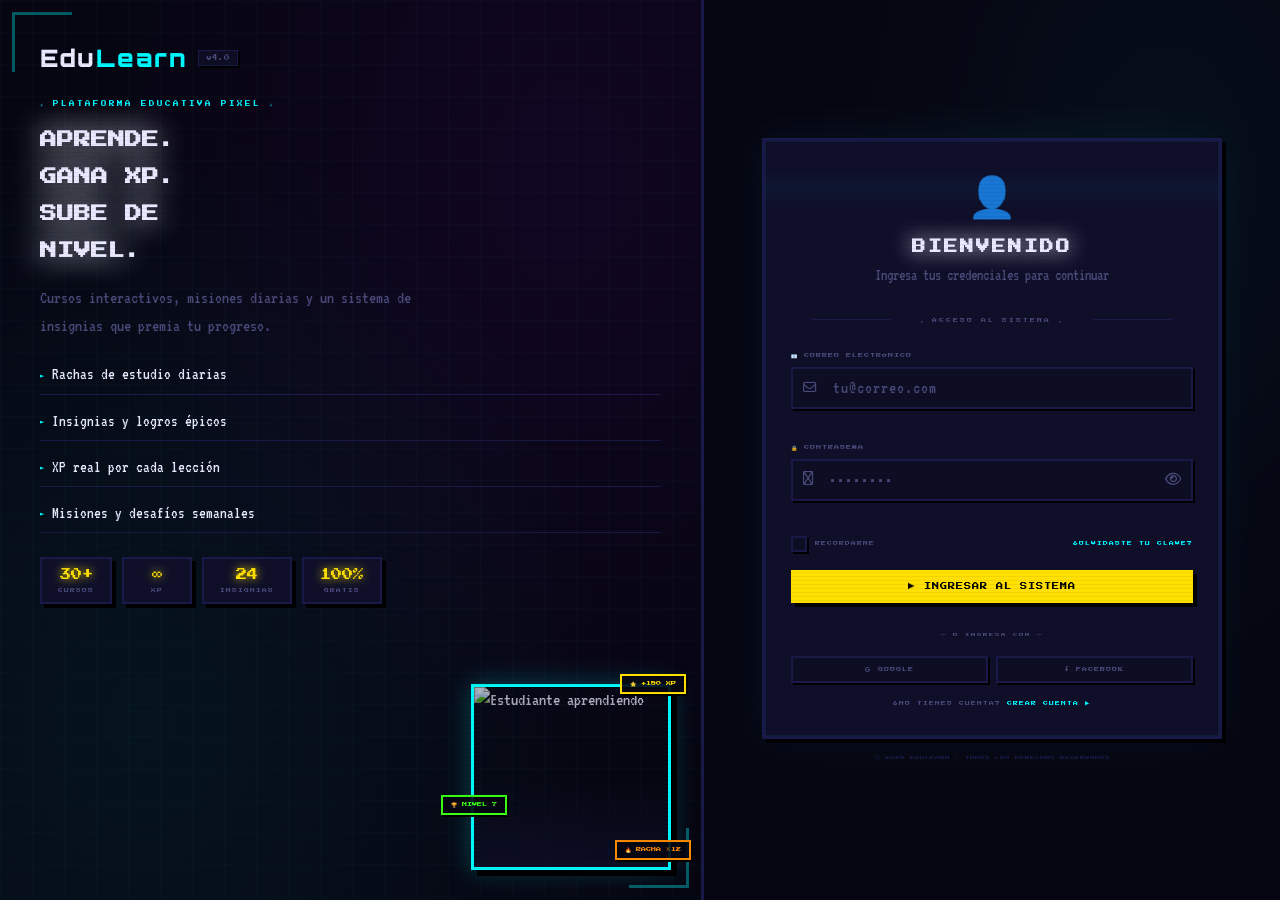
==== index.html @ 2e58e8c1 "Add files via upload" ====
<!DOCTYPE html>
<html lang="es">
<head>
  <meta charset="UTF-8"/>
  <meta name="viewport" content="width=device-width,initial-scale=1.0"/>
  <title>Ingresar — EduLearn</title>
  <link rel="icon" type="image/svg+xml" href="data:image/svg+xml,<svg xmlns='http://www.w3.org/2000/svg' viewBox='0 0 32 32'><rect width='32' height='32' fill='%23060612'/><rect x='6' y='14' width='20' height='3' fill='%23FFE000'/><rect x='10' y='10' width='12' height='5' fill='%23FFE000'/><rect x='14' y='8' width='4' height='3' fill='%23FFE000'/><rect x='18' y='17' width='2' height='5' fill='%23FF8C00'/><circle cx='19' cy='23' r='2' fill='%23FF8C00'/></svg>">
  <link rel="preconnect" href="https://fonts.googleapis.com">
  <link rel="stylesheet" href="https://fonts.googleapis.com/css2?family=Press+Start+2P&family=VT323&family=Orbitron:wght@400;700;900&display=swap">
  <link rel="preload" href="https://cdnjs.cloudflare.com/ajax/libs/font-awesome/6.5.0/css/all.min.css" as="style" onload="this.onload=null;this.rel='stylesheet'">
  <noscript><link rel="stylesheet" href="https://cdnjs.cloudflare.com/ajax/libs/font-awesome/6.5.0/css/all.min.css"></noscript>
  <link rel="stylesheet" href="login.css"/>
  <meta name="theme-color" content="#060612">
  <script defer src="login.js"></script>
</head>
<body>

<!-- Scanlines overlay -->
<div class="scanlines" aria-hidden="true"></div>
<!-- Stars canvas -->
<canvas id="stars-canvas" class="stars-canvas" aria-hidden="true"></canvas>

<!-- LOADER -->
<div id="loader">
  <div class="loader-pixel">
    <div class="ld-char">🎮</div>
    <div class="ld-text">INICIANDO SESIÓN...</div>
    <div class="ld-bar"><div class="ld-fill" id="ld-fill"></div></div>
  </div>
</div>

<!-- MAIN SHELL -->
<main class="shell">

  <!-- LEFT PANEL: Art / Branding -->
  <section class="panel panel-art">
    <!-- Decorative grid bg -->
    <div class="pixel-grid-bg" aria-hidden="true"></div>

    <!-- Brand -->
    <div class="brand">
      <span class="brand-logo">Edu<span>Learn</span></span>
      <span class="brand-tag">v4.0</span>
    </div>

    <!-- Hero copy -->
    <div class="art-copy">
      <div class="art-pre">⚡ PLATAFORMA EDUCATIVA PIXEL ⚡</div>
      <h1 class="art-title">APRENDE.<br>GANA XP.<br>SUBE DE<br>NIVEL.</h1>
      <p class="art-desc">Cursos interactivos, misiones diarias y un sistema de insignias que premia tu progreso.</p>
      <ul class="art-bullets">
        <li><span class="bullet-arrow">►</span> Rachas de estudio diarias</li>
        <li><span class="bullet-arrow">►</span> Insignias y logros épicos</li>
        <li><span class="bullet-arrow">►</span> XP real por cada lección</li>
        <li><span class="bullet-arrow">►</span> Misiones y desafíos semanales</li>
      </ul>
    </div>

    <!-- Stats bar -->
    <div class="art-stats">
      <div class="art-stat">
        <span class="as-val">30+</span>
        <span class="as-key">CURSOS</span>
      </div>
      <div class="art-stat">
        <span class="as-val">∞</span>
        <span class="as-key">XP</span>
      </div>
      <div class="art-stat">
        <span class="as-val">24</span>
        <span class="as-key">INSIGNIAS</span>
      </div>
      <div class="art-stat">
        <span class="as-val">100%</span>
        <span class="as-key">GRATIS</span>
      </div>
    </div>

    <!-- Decorative floating image -->
    <div class="art-img-wrap" aria-hidden="true">
      <div class="art-img-frame">
        <img src="https://images.pexels.com/photos/5212332/pexels-photo-5212332.jpeg?auto=compress&cs=tinysrgb&w=600" alt="Estudiante aprendiendo">
        <div class="art-img-scanline"></div>
        <div class="art-img-overlay"></div>
      </div>
      <div class="art-floating-badge ab1">⭐ +150 XP</div>
      <div class="art-floating-badge ab2">🏆 NIVEL 7</div>
      <div class="art-floating-badge ab3">🔥 RACHA ×12</div>
    </div>

    <!-- Corner decorations -->
    <div class="corner-deco corner-tl" aria-hidden="true"></div>
    <div class="corner-deco corner-br" aria-hidden="true"></div>
  </section>

  <!-- RIGHT PANEL: Login form -->
  <section class="panel panel-form">
    <div class="form-card">
      <!-- Card header -->
      <div class="fc-header">
        <div class="fc-icon">👤</div>
        <h2 class="fc-title">BIENVENIDO</h2>
        <p class="fc-sub">Ingresa tus credenciales para continuar</p>
      </div>

      <!-- Divider -->
      <div class="fc-divider">
        <span>▸ ACCESO AL SISTEMA ◂</span>
      </div>

      <!-- Form -->
      <form id="loginForm" novalidate>
        <!-- Email -->
        <div class="field-group">
          <label class="field-label" for="email">📧 CORREO ELECTRÓNICO</label>
          <div class="field-wrap" id="email-wrap">
            <span class="field-icon"><i class="fa-regular fa-envelope"></i></span>
            <input id="email" class="field-input" type="email" placeholder="tu@correo.com" required autocomplete="email"/>
            <span class="field-status" id="email-status"></span>
          </div>
          <small class="field-error" id="emailErr" aria-live="polite"></small>
        </div>

        <!-- Password -->
        <div class="field-group">
          <label class="field-label" for="password">🔒 CONTRASEÑA</label>
          <div class="field-wrap" id="pass-wrap">
            <span class="field-icon"><i class="fa-regular fa-lock"></i></span>
            <input id="password" class="field-input" type="password" placeholder="••••••••" minlength="6" required autocomplete="current-password"/>
            <button type="button" class="field-toggle" id="togglePass" aria-label="Mostrar u ocultar contraseña">
              <i class="fa-regular fa-eye"></i>
            </button>
          </div>
          <small class="field-error" id="passErr" aria-live="polite"></small>
        </div>

        <!-- Remember + forgot -->
        <div class="form-row">
          <label class="chk-label">
            <input id="remember" type="checkbox" class="chk-input"/>
            <span class="chk-box"></span>
            <span class="chk-text">RECORDARME</span>
          </label>
          <a href="#" class="form-link">¿OLVIDASTE TU CLAVE?</a>
        </div>

        <!-- Submit -->
        <button class="btn-submit" type="submit" id="submitBtn">
          <span id="submit-text">▶ INGRESAR AL SISTEMA</span>
          <span id="submit-loading" class="btn-loading" hidden>⟳ CARGANDO...</span>
        </button>

        <!-- Social -->
        <div class="social-row">
          <div class="social-divider"><span>— O INGRESA CON —</span></div>
          <div class="social-btns">
            <button type="button" class="btn-social">
              <i class="fa-brands fa-google"></i>
              <span>GOOGLE</span>
            </button>
            <button type="button" class="btn-social">
              <i class="fa-brands fa-facebook-f"></i>
              <span>FACEBOOK</span>
            </button>
          </div>
        </div>

        <!-- Register link -->
        <p class="form-register">¿NO TIENES CUENTA? <a href="cuenta.html" class="form-link">CREAR CUENTA ▶</a></p>
      </form>

    </div>

    <!-- Footer -->
    <p class="panel-foot">© 2025 EDULEARN · TODOS LOS DERECHOS RESERVADOS</p>
  </section>

</main>

<!-- TOAST -->
<div id="toast" role="status" aria-live="polite"></div>

</body>
</html>
---- login.css ----
/* =====================================================
   EduLearn — Login — CSS Pixel Art Style
   Matches the EduLearn retro pixel game aesthetic
   ===================================================== */
@import url('https://fonts.googleapis.com/css2?family=Press+Start+2P&family=VT323&family=Orbitron:wght@400;700;900&display=swap');

/* ---- CSS VARIABLES ---- */
:root {
  --bg:       #060612;
  --surface:  #0d0d24;
  --card:     #0f0f2a;
  --border:   #1a1a4a;
  --yellow:   #FFE000;
  --cyan:     #00F8FF;
  --magenta:  #FF00AA;
  --green:    #39FF14;
  --red:      #FF3030;
  --purple:   #AA00FF;
  --orange:   #FF8C00;
  --blue:     #0080FF;
  --white:    #E8E8FF;
  --muted:    #4a4a7a;
  --shadow:   4px 4px 0 #000;
  --font-pixel: 'Press Start 2P', monospace;
  --font-vt:    'VT323', monospace;
  --font-orb:   'Orbitron', sans-serif;
}

/* ---- RESET ---- */
*, *::before, *::after { box-sizing: border-box; margin: 0; padding: 0; }
html { scroll-behavior: smooth; }
body {
  font-family: var(--font-vt);
  background: var(--bg);
  color: var(--white);
  overflow-x: hidden;
  min-height: 100vh;
  font-size: 18px;
  line-height: 1.5;
}
a { text-decoration: none; color: inherit; }
img { max-width: 100%; display: block; }
button { cursor: pointer; font-family: inherit; }

/* ---- SCANLINES ---- */
.scanlines {
  position: fixed; inset: 0;
  pointer-events: none; z-index: 9000;
  background: repeating-linear-gradient(
    0deg,
    transparent, transparent 3px,
    rgba(0,0,0,0.05) 3px, rgba(0,0,0,0.05) 4px
  );
}

/* ---- STARS CANVAS ---- */
.stars-canvas {
  position: fixed; inset: 0;
  pointer-events: none; z-index: 0;
}

/* ---- LOADER ---- */
#loader {
  position: fixed; inset: 0; z-index: 9999;
  display: grid; place-items: center;
  background: var(--bg);
}
.loader-pixel { text-align: center; }
.ld-char {
  font-size: 3.5rem;
  margin-bottom: 14px;
  animation: bounce 0.5s ease-in-out infinite alternate;
}
@keyframes bounce { to { transform: translateY(-14px); } }
.ld-text {
  font-family: var(--font-pixel);
  font-size: 0.5rem;
  color: var(--cyan);
  margin-bottom: 14px;
  animation: colorCycle 0.8s linear infinite;
}
.ld-bar {
  width: 240px; height: 16px;
  background: var(--surface);
  border: 3px solid var(--cyan);
  overflow: hidden;
  margin: 0 auto;
  box-shadow: 0 0 12px rgba(0,248,255,0.3);
}
.ld-fill {
  height: 100%;
  background: linear-gradient(90deg, var(--cyan), var(--purple));
  width: 0%;
  transition: width 0.3s;
}

/* ---- KEYFRAMES ---- */
@keyframes colorCycle {
  0%   { color: var(--yellow)  }
  16%  { color: var(--cyan)    }
  33%  { color: var(--green)   }
  50%  { color: var(--magenta) }
  66%  { color: var(--orange)  }
  83%  { color: var(--purple)  }
  100% { color: var(--yellow)  }
}
@keyframes blink { 0%,100%{opacity:1} 50%{opacity:0} }
@keyframes float { 0%,100%{transform:translateY(0)} 50%{transform:translateY(-10px)} }
@keyframes pulse {
  0%,100% { box-shadow: 0 0 10px rgba(0,248,255,0.3); }
  50%     { box-shadow: 0 0 25px rgba(0,248,255,0.7); }
}
@keyframes fadeUp {
  from { opacity:0; transform: translateY(16px); }
  to   { opacity:1; transform: none; }
}
@keyframes scanMove {
  0%   { top: -100%; }
  100% { top: 200%; }
}
@keyframes flicker {
  0%,100% { opacity:1 }
  92%     { opacity:1 }
  93%     { opacity:0.6 }
  94%     { opacity:1 }
  96%     { opacity:0.8 }
  97%     { opacity:1 }
}

/* =====================================================
   SHELL LAYOUT
   ===================================================== */
.shell {
  display: grid;
  grid-template-columns: 1.1fr 0.9fr;
  min-height: 100vh;
  position: relative;
  z-index: 1;
}

/* =====================================================
   LEFT PANEL — ART / BRANDING
   ===================================================== */
.panel-art {
  position: relative;
  padding: 40px;
  display: flex;
  flex-direction: column;
  gap: 24px;
  overflow: hidden;
  border-right: 3px solid var(--border);
  background:
    radial-gradient(ellipse at 20% 80%, rgba(0,248,255,0.06), transparent 60%),
    radial-gradient(ellipse at 80% 20%, rgba(170,0,255,0.07), transparent 60%),
    var(--bg);
}

/* Pixel grid background */
.pixel-grid-bg {
  position: absolute; inset: 0;
  background-image:
    linear-gradient(rgba(0,248,255,0.025) 1px, transparent 1px),
    linear-gradient(90deg, rgba(0,248,255,0.025) 1px, transparent 1px);
  background-size: 32px 32px;
  pointer-events: none;
}

/* Corner decorations */
.corner-deco {
  position: absolute;
  width: 60px; height: 60px;
  border-color: var(--cyan);
  border-style: solid;
  opacity: 0.35;
}
.corner-tl { top: 12px; left: 12px; border-width: 3px 0 0 3px; }
.corner-br { bottom: 12px; right: 12px; border-width: 0 3px 3px 0; }

/* Brand */
.brand {
  display: flex;
  align-items: center;
  gap: 10px;
  position: relative; z-index: 1;
}
.brand-logo {
  font-family: var(--font-orb);
  font-weight: 900;
  font-size: 1.5rem;
  color: var(--white);
  letter-spacing: 2px;
}
.brand-logo span { color: var(--cyan); }
.brand-tag {
  font-family: var(--font-pixel);
  font-size: 0.35rem;
  color: var(--muted);
  background: var(--surface);
  border: 1px solid var(--border);
  padding: 3px 7px;
  box-shadow: 2px 2px 0 #000;
}

/* Art copy */
.art-copy { position: relative; z-index: 1; }
.art-pre {
  font-family: var(--font-pixel);
  font-size: 0.35rem;
  color: var(--cyan);
  letter-spacing: 2px;
  margin-bottom: 14px;
  animation: colorCycle 5s linear infinite;
}
.art-title {
  font-family: var(--font-pixel);
  font-size: 1.05rem;
  line-height: 2.2;
  margin-bottom: 14px;
  animation: colorCycle 4s linear infinite;
  text-shadow: 0 0 30px currentColor;
}
.art-desc {
  font-family: var(--font-vt);
  font-size: 1.1rem;
  color: var(--muted);
  margin-bottom: 16px;
  max-width: 420px;
  line-height: 1.6;
}
.art-bullets {
  list-style: none;
  display: flex;
  flex-direction: column;
  gap: 8px;
}
.art-bullets li {
  font-family: var(--font-vt);
  font-size: 1.05rem;
  color: var(--white);
  display: flex;
  align-items: center;
  gap: 8px;
  padding: 6px 0;
  border-bottom: 1px solid var(--border);
}
.bullet-arrow {
  font-family: var(--font-pixel);
  font-size: 0.45rem;
  color: var(--cyan);
}

/* Art stats */
.art-stats {
  display: flex;
  gap: 10px;
  flex-wrap: wrap;
  position: relative; z-index: 1;
}
.art-stat {
  display: flex;
  flex-direction: column;
  align-items: center;
  background: var(--card);
  border: 2px solid var(--border);
  padding: 8px 16px;
  box-shadow: var(--shadow);
  min-width: 70px;
  transition: 0.12s;
}
.art-stat:hover {
  border-color: var(--cyan);
  transform: translate(-2px,-2px);
  box-shadow: 6px 6px 0 #000;
}
.as-val {
  font-family: var(--font-pixel);
  font-size: 0.7rem;
  color: var(--yellow);
  text-shadow: 0 0 10px var(--yellow);
}
.as-key {
  font-family: var(--font-pixel);
  font-size: 0.3rem;
  color: var(--muted);
  margin-top: 3px;
  letter-spacing: 1px;
}

/* Art image */
.art-img-wrap {
  position: absolute;
  bottom: 30px;
  right: 30px;
  width: 200px;
  z-index: 2;
}
.art-img-frame {
  position: relative;
  border: 3px solid var(--cyan);
  box-shadow: 6px 6px 0 #000, 0 0 24px rgba(0,248,255,0.25);
  overflow: hidden;
  animation: pulse 3s ease-in-out infinite;
}
.art-img-frame img {
  width: 100%;
  height: 180px;
  object-fit: cover;
  filter: saturate(1.2) brightness(0.75);
  animation: float 5s ease-in-out infinite;
}
.art-img-scanline {
  position: absolute; inset: 0;
  background: repeating-linear-gradient(
    0deg,
    transparent, transparent 3px,
    rgba(0,0,0,0.08) 3px, rgba(0,0,0,0.08) 4px
  );
  pointer-events: none;
}
.art-img-overlay {
  position: absolute; inset: 0;
  background: linear-gradient(
    to bottom,
    transparent 50%,
    rgba(15,15,42,0.7)
  );
  pointer-events: none;
}

/* Floating badges */
.art-floating-badge {
  position: absolute;
  font-family: var(--font-pixel);
  font-size: 0.32rem;
  background: rgba(6,6,18,0.9);
  border: 2px solid;
  padding: 4px 8px;
  box-shadow: 2px 2px 0 #000;
  white-space: nowrap;
  z-index: 3;
}
.ab1 {
  top: -10px; right: -15px;
  border-color: var(--yellow); color: var(--yellow);
  animation: float 3s ease-in-out infinite;
}
.ab2 {
  bottom: 55px; left: -30px;
  border-color: var(--green); color: var(--green);
  animation: float 4s ease-in-out infinite reverse;
}
.ab3 {
  bottom: 10px; right: -20px;
  border-color: var(--orange); color: var(--orange);
  animation: float 3.5s ease-in-out infinite 0.5s;
}

/* =====================================================
   RIGHT PANEL — FORM
   ===================================================== */
.panel-form {
  display: flex;
  flex-direction: column;
  align-items: center;
  justify-content: center;
  padding: 36px 28px;
  gap: 16px;
  background:
    radial-gradient(ellipse at 80% 20%, rgba(0,248,255,0.04), transparent 50%),
    var(--bg);
  position: relative; z-index: 1;
}

/* Form card */
.form-card {
  width: 100%;
  max-width: 460px;
  background: var(--card);
  border: 3px solid var(--border);
  box-shadow: var(--shadow), 0 0 40px rgba(0,248,255,0.06);
  padding: 28px 26px;
  animation: fadeUp 0.5s ease;
  position: relative;
  overflow: hidden;
}
/* Card inner scan effect */
.form-card::before {
  content: '';
  position: absolute;
  left: 0; right: 0;
  height: 40px;
  background: linear-gradient(transparent, rgba(0,248,255,0.03), transparent);
  animation: scanMove 5s linear infinite;
  pointer-events: none;
  z-index: 0;
}
/* Corner brackets on the card */
.form-card::after {
  content: '';
  position: absolute;
  inset: 0;
  border: 1px solid rgba(0,248,255,0.06);
  pointer-events: none;
}

/* Card header */
.fc-header {
  text-align: center;
  margin-bottom: 18px;
  position: relative; z-index: 1;
}
.fc-icon {
  font-size: 2.5rem;
  margin-bottom: 8px;
  animation: float 4s ease-in-out infinite;
  display: block;
}
.fc-title {
  font-family: var(--font-pixel);
  font-size: 0.85rem;
  animation: colorCycle 4s linear infinite;
  text-shadow: 0 0 20px currentColor;
  margin-bottom: 6px;
  letter-spacing: 2px;
}
.fc-sub {
  font-family: var(--font-vt);
  font-size: 1rem;
  color: var(--muted);
}

/* Divider */
.fc-divider {
  text-align: center;
  margin-bottom: 20px;
  position: relative; z-index: 1;
}
.fc-divider span {
  font-family: var(--font-pixel);
  font-size: 0.3rem;
  color: var(--muted);
  letter-spacing: 2px;
  position: relative;
}
.fc-divider::before,
.fc-divider::after {
  content: '';
  position: absolute;
  top: 50%;
  height: 1px;
  width: 20%;
  background: var(--border);
}
.fc-divider::before { left: 5%; }
.fc-divider::after  { right: 5%; }

/* ---- FORM FIELDS ---- */
form { position: relative; z-index: 1; }

.field-group {
  margin-bottom: 16px;
}
.field-label {
  font-family: var(--font-pixel);
  font-size: 0.32rem;
  color: var(--muted);
  display: block;
  margin-bottom: 7px;
  letter-spacing: 1px;
}

.field-wrap {
  display: flex;
  align-items: center;
  background: var(--surface);
  border: 2px solid var(--border);
  box-shadow: 2px 2px 0 #000;
  transition: 0.12s;
  position: relative;
}
.field-wrap:focus-within {
  border-color: var(--cyan);
  box-shadow: 3px 3px 0 #000, 0 0 12px rgba(0,248,255,0.15);
}
.field-wrap.error-state {
  border-color: var(--red);
  box-shadow: 3px 3px 0 #000, 0 0 10px rgba(255,48,48,0.2);
}
.field-wrap.success-state {
  border-color: var(--green);
  box-shadow: 3px 3px 0 #000, 0 0 10px rgba(57,255,20,0.15);
}

.field-icon {
  padding: 0 10px;
  color: var(--muted);
  font-size: 0.85rem;
  flex-shrink: 0;
}
.field-wrap:focus-within .field-icon {
  color: var(--cyan);
}

.field-input {
  flex: 1;
  background: transparent;
  border: none;
  outline: none;
  color: var(--white);
  font-family: var(--font-vt);
  font-size: 1.1rem;
  padding: 10px 6px;
  letter-spacing: 1px;
}
.field-input::placeholder {
  color: var(--muted);
  font-family: var(--font-vt);
}

.field-status {
  padding: 0 8px;
  font-size: 0.85rem;
  width: 28px;
  flex-shrink: 0;
}

.field-toggle {
  background: transparent;
  border: none;
  color: var(--muted);
  padding: 0 10px;
  font-size: 0.9rem;
  transition: color 0.1s;
  height: 100%;
}
.field-toggle:hover { color: var(--cyan); }

.field-error {
  font-family: var(--font-pixel);
  font-size: 0.28rem;
  color: var(--red);
  display: block;
  margin-top: 5px;
  letter-spacing: 1px;
  min-height: 14px;
}

/* ---- REMEMBER ROW ---- */
.form-row {
  display: flex;
  align-items: center;
  justify-content: space-between;
  margin-bottom: 18px;
  flex-wrap: wrap;
  gap: 8px;
}

/* Custom checkbox */
.chk-label {
  display: flex;
  align-items: center;
  gap: 8px;
  cursor: pointer;
}
.chk-input {
  position: absolute;
  opacity: 0;
  width: 0; height: 0;
}
.chk-box {
  width: 16px; height: 16px;
  background: var(--surface);
  border: 2px solid var(--border);
  box-shadow: 2px 2px 0 #000;
  flex-shrink: 0;
  position: relative;
  transition: 0.1s;
}
.chk-input:checked + .chk-box {
  background: var(--cyan);
  border-color: var(--cyan);
}
.chk-input:checked + .chk-box::after {
  content: '✓';
  position: absolute;
  inset: 0;
  display: grid;
  place-items: center;
  font-family: var(--font-pixel);
  font-size: 0.35rem;
  color: #000;
}
.chk-text {
  font-family: var(--font-pixel);
  font-size: 0.3rem;
  color: var(--muted);
  letter-spacing: 1px;
}
.form-link {
  font-family: var(--font-pixel);
  font-size: 0.3rem;
  color: var(--cyan);
  letter-spacing: 1px;
  transition: color 0.1s;
}
.form-link:hover { color: var(--yellow); text-decoration: underline; }

/* ---- SUBMIT BUTTON ---- */
.btn-submit {
  width: 100%;
  background: var(--yellow);
  color: #000;
  border: none;
  font-family: var(--font-pixel);
  font-size: 0.45rem;
  padding: 13px;
  box-shadow: 4px 4px 0 #000;
  letter-spacing: 1px;
  transition: 0.1s;
  margin-bottom: 16px;
  position: relative;
  overflow: hidden;
}
.btn-submit::before {
  content: '';
  position: absolute;
  top: 0; left: -100%;
  width: 50%;
  height: 100%;
  background: linear-gradient(90deg, transparent, rgba(255,255,255,0.25), transparent);
  transition: left 0.4s;
}
.btn-submit:hover {
  transform: translate(-2px,-2px);
  box-shadow: 6px 6px 0 #000;
}
.btn-submit:hover::before { left: 150%; }
.btn-submit:active {
  transform: translate(1px,1px);
  box-shadow: 2px 2px 0 #000;
}
.btn-submit:disabled {
  opacity: 0.5;
  cursor: not-allowed;
  transform: none;
}
.btn-loading {
  animation: colorCycle 0.5s linear infinite;
}

/* ---- SOCIAL ---- */
.social-row { margin-bottom: 16px; }
.social-divider {
  text-align: center;
  margin-bottom: 10px;
}
.social-divider span {
  font-family: var(--font-pixel);
  font-size: 0.28rem;
  color: var(--muted);
  letter-spacing: 2px;
}
.social-btns {
  display: grid;
  grid-template-columns: 1fr 1fr;
  gap: 8px;
}
.btn-social {
  display: flex;
  align-items: center;
  justify-content: center;
  gap: 7px;
  background: var(--surface);
  color: var(--muted);
  border: 2px solid var(--border);
  font-family: var(--font-pixel);
  font-size: 0.32rem;
  padding: 9px;
  box-shadow: 2px 2px 0 #000;
  letter-spacing: 1px;
  transition: 0.1s;
}
.btn-social:hover {
  border-color: var(--cyan);
  color: var(--cyan);
  transform: translate(-1px,-1px);
  box-shadow: 3px 3px 0 #000;
}

/* ---- REGISTER LINK ---- */
.form-register {
  font-family: var(--font-pixel);
  font-size: 0.3rem;
  color: var(--muted);
  text-align: center;
  letter-spacing: 1px;
  line-height: 2;
}

/* Panel foot */
.panel-foot {
  font-family: var(--font-pixel);
  font-size: 0.28rem;
  color: var(--border);
  letter-spacing: 1px;
  text-align: center;
}

/* ---- TOAST ---- */
#toast {
  position: fixed;
  left: 50%; bottom: 20px;
  transform: translateX(-50%) translateY(40px);
  font-family: var(--font-pixel);
  font-size: 0.42rem;
  background: var(--surface);
  border: 2px solid var(--cyan);
  color: var(--cyan);
  padding: 10px 16px;
  box-shadow: 4px 4px 0 #000;
  opacity: 0;
  visibility: hidden;
  z-index: 3000;
  transition: 0.25s;
  white-space: nowrap;
}
#toast.show {
  opacity: 1;
  visibility: visible;
  transform: translateX(-50%) translateY(0);
}

/* =====================================================
   RESPONSIVE
   ===================================================== */
@media (max-width: 1100px) {
  .shell { grid-template-columns: 1fr; }
  .panel-art { display: none; }
  .panel-form {
    padding: 40px 20px;
    background:
      radial-gradient(ellipse at 50% 0%, rgba(0,248,255,0.06), transparent 50%),
      var(--bg);
  }
  .form-card { max-width: 480px; }
}

@media (max-width: 480px) {
  .form-card { padding: 22px 16px; }
  .social-btns { grid-template-columns: 1fr; }
  .form-row { flex-direction: column; align-items: flex-start; }
}

@media (prefers-reduced-motion: reduce) {
  *, *::before, *::after {
    animation: none !important;
    transition: none !important;
  }
}
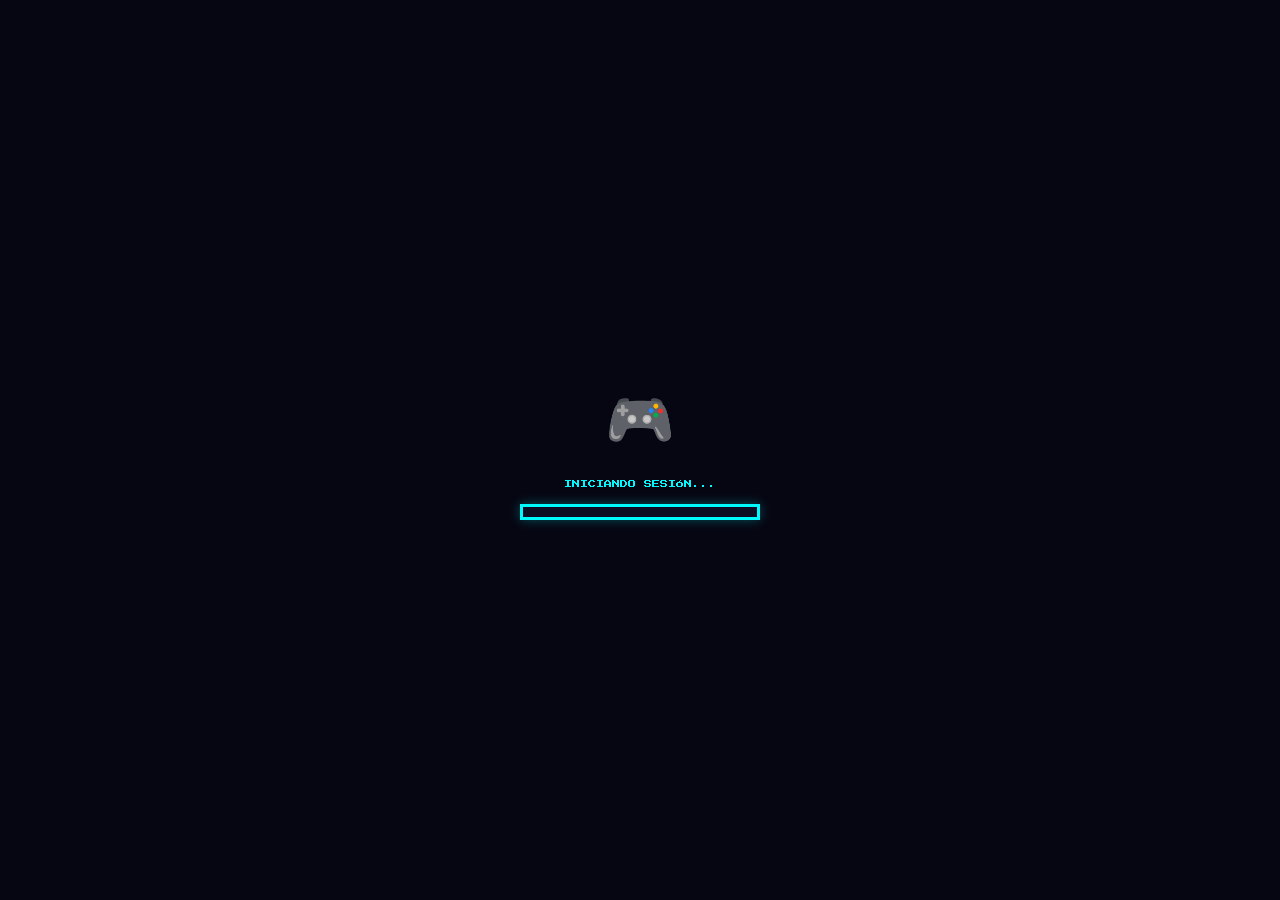
==== commit 36e42e11: "Add files via upload" ====
--- a/index.html
+++ b/index.html
@@ -11,7 +11,8 @@
   <noscript><link rel="stylesheet" href="https://cdnjs.cloudflare.com/ajax/libs/font-awesome/6.5.0/css/all.min.css"></noscript>
   <link rel="stylesheet" href="login.css"/>
   <meta name="theme-color" content="#060612">
-  <script defer src="login.js"></script>
+  <script type="module" src="login.js"></script>
+
 </head>
 <body>
 
